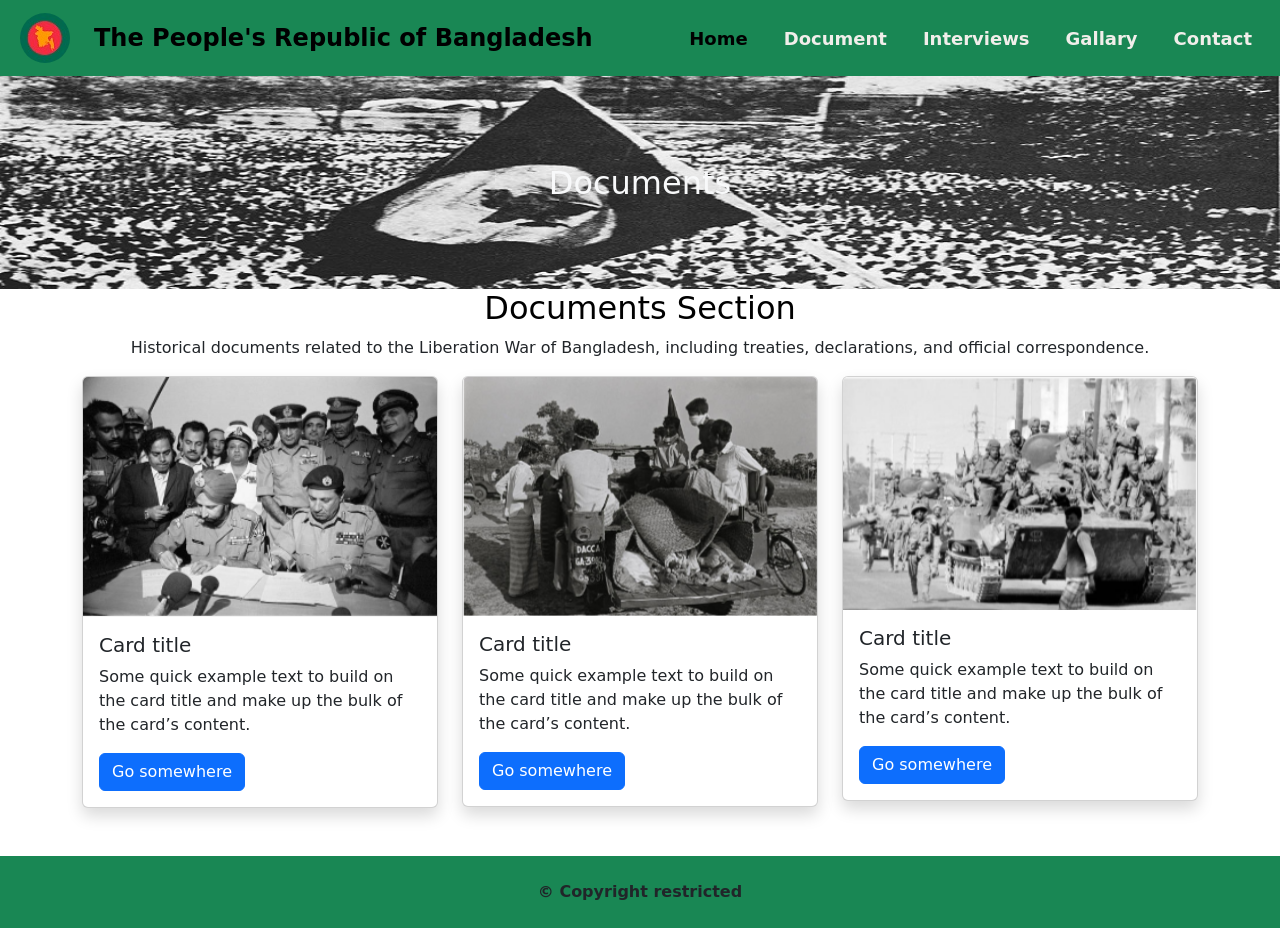
==== document.html @ b27dc15d "second commit comment" ====
<!doctype html>
<html lang="en">

<head>
    <meta charset="utf-8">
    <meta name="viewport" content="width=device-width, initial-scale=1">
    <title>Libaration War 1971</title>
    <link rel="stylesheet" href="css/style.css">
    <link href="https://cdn.jsdelivr.net/npm/bootstrap@5.3.8/dist/css/bootstrap.min.css" rel="stylesheet"
        integrity="sha384-sRIl4kxILFvY47J16cr9ZwB07vP4J8+LH7qKQnuqkuIAvNWLzeN8tE5YBujZqJLB" crossorigin="anonymous">
</head>

<body>
    <nav class="navbar navbar-expand-lg p-2 text-dark bg-success mt-0">
        <div class="container-fluid">
            <a class="navbar-brand" href="#">
                <div class="d-flex align-items-center">
                    <img src="images/BD_logo.jpg" alt="" class="rounded-circle">
                    <p class="heading_1 fs-4 ms-lg-4 fw-bold"> The People's Republic of Bangladesh</p>
                </div>
            </a>
            <button class="navbar-toggler" type="button" data-bs-toggle="collapse"
                data-bs-target="#navbarSupportedContent" aria-controls="navbarSupportedContent" aria-expanded="false"
                aria-label="Toggle navigation">
                <span class="navbar-toggler-icon"></span>
            </button>
            <div class="collapse navbar-collapse" id="navbarSupportedContent">
                <ul class="navbar-nav ms-auto mb-2 mb-lg-0">
                    <li class="nav-item">
                        <a class="nav-link active" aria-current="page" href="index.html">Home</a>
                    </li>
                    <li class="nav-item">
                        <a class="nav-link" href="document.html">Document</a>
                    </li>
                    <li class="nav-item">
                        <a class="nav-link" href="interview.html">Interviews</a>
                    </li>
                    <li class="nav-item">
                        <a class="nav-link" href="photograph.html">Gallary</a>
                    </li>
                    <li class="nav-item">
                        <a class="nav-link" href="contact.html">Contact</a>
                    </li>
                </ul>

            </div>
        </div>
    </nav>

    <div>
        <div class="position-relative">
            <img src="images/1971.jpg" alt="" class="img-fluid w-100 opacity-100">
            <h2 class="position-absolute text-center translate-middle top-50 start-50 text-light ">Documents</h2>
        </div>
    </div>
    
    <div class="text-center">
        <h2 class="text-black">
            <span class="border-design">Documents Section</span>
        </h2>
        <p class="text-center">Historical documents related to the Liberation War of Bangladesh, including treaties,
            declarations, and official correspondence.</p>
    </div>
    <div class="container">
        <div class="row">
            <div class="col-lg-4">
                <div class="card">
                    <img src="images/Image/1.png" class="card-img-top" alt="...">
                    <div class="card-body">
                        <h5 class="card-title">Card title</h5>
                        <p class="card-text">Some quick example text to build on the card title and make up the bulk of
                            the card’s content.</p>
                        <a href="#" class="btn btn-primary">Go somewhere</a>
                    </div>
                </div>
            </div>
            <div class="col-lg-4">
                <div class="card">
                    <img src="images/Image/2.png" class="card-img-top" alt="...">
                    <div class="card-body">
                        <h5 class="card-title">Card title</h5>
                        <p class="card-text">Some quick example text to build on the card title and make up the bulk of
                            the card’s content.</p>
                        <a href="#" class="btn btn-primary">Go somewhere</a>
                    </div>
                </div>
            </div>
            <div class="col-lg-4">
                <div class="card">
                    <img src="images/Image/3.png" class="card-img-top" alt="...">
                    <div class="card-body">
                        <h5 class="card-title">Card title</h5>
                        <p class="card-text">Some quick example text to build on the card title and make up the bulk of
                            the card’s content.</p>
                        <a href="#" class="btn btn-primary">Go somewhere</a>
                    </div>
                </div>
            </div>
        </div>
    </div>









    <footer class="container-fluid bg-success mt-5">
        <p class="py-4 text-center mb-0"><b>&copy; Copyright restricted</b></p>

    </footer>
    </div>
    </div>

    <script src="https://cdn.jsdelivr.net/npm/bootstrap@5.3.8/dist/js/bootstrap.bundle.min.js"
        integrity="sha384-FKyoEForCGlyvwx9Hj09JcYn3nv7wiPVlz7YYwJrWVcXK/BmnVDxM+D2scQbITxI"
        crossorigin="anonymous"></script>
</body>

</html>
---- css/style.css ----
body {
   /* overflow: hidden; */
   /* prevent full page scroll */

 }

 /* 
 .sidebar-left {
   position: fixed;
   top: 0;
   left: 0;
   width: 120px;
   height: 100vh;
   background: #f8f9fa;
 }  */

 .sidebar-right {
   position: fixed;
   top: 0;
   right: 0;
   width: 180px;
   height: 100vh;
   background: #f8f9fa;
   border: 20px solid red;
 }

 .main-content {
   margin-left: 0;
   /* remove left space */
   margin-right: 180px;
   /* keep space for right sidebar */
   height: 100vh;
   overflow-y: auto;
   border: 2px solid red;
 }

 /* start nav bar */
 .nav-item {
   margin-left: 20px;

 }

 .nav-item a {
   font-size: 18px;
   font-weight: 700;
   color: rgb(241, 238, 234);
   transition: 0.8s ease;
   padding: 8px;
   border-radius: 10px;
 }

 .nav-item a:hover {
   background-color: rgb(233, 36, 36);

   transform: scale(1.0);
   color: rgb(245, 228, 234);

 }

 /* end nav bar */
 .heading_1 {
   padding: 0px;
   margin: 0px;

 }

 .carousel-item {
   height: 500px;
   /* or 60vh */
 }

 .carousel-item img {
   height: 100%;
   width: 100%;
   object-fit: cover;
 }

 .text-justify {
   text-align: justify;
 }

 .border-anim {
   position: relative;
   box-shadow: 0 4px 8px 0 rgba(0, 0, 0, 0.2);
 }

 .border-anim::before {
   content: "";
   position: absolute;
   inset: 0;
   border: 2px solid transparent;

   background:
     linear-gradient(#1c744f, #1c744f) top left / 0 3px no-repeat,
     linear-gradient(#1c744f, #1c744f) bottom right / 0 3px no-repeat,
     linear-gradient(#1c744f, #1c744f) top right / 3px 0 no-repeat,
     linear-gradient(#1c744f, #1c744f) bottom left / 3px 0 no-repeat;

   transition: background-size 0.5s ease;
 }



 .border-anim:hover::before {
   background-size:
     100% 2px,
     100% 2px,
     2px 100%,
     2px 100%;
 }

 .border-img-animation {
   position: relative;
   display: block;
   /* change this */
   width: 100%;
 }

 .border-img-animation img {
   width: 100%;
   height: auto;
   display: block;
 }

 .border-img-animation::before {
   content: "";
   position: absolute;
   inset: 0;

   background:
     linear-gradient(#1c744f, #1c744f) top left / 0 3px no-repeat,
     linear-gradient(#1c744f, #1c744f) bottom right / 0 3px no-repeat,
     linear-gradient(#1c744f, #1c744f) top right / 3px 0 no-repeat,
     linear-gradient(#1c744f, #1c744f) bottom left / 3px 0 no-repeat;

   transition: background-size 0.5s ease;
 }

 .border-img-animation:hover::before {
   background-size:
     calc(100% + 2px) 3px,
     calc(100% + 2px) 3px,
     3px calc(100% + 2px),
     3px calc(100% + 2px);
 }

 .img-gap {
   border-radius: 8px;
   overflow: hidden;
   width: 100%;
   box-shadow: 0 8px 16px rgba(0, 0, 0, 0.15);


 }

 .img-gap img {
   width: 800px;
   height: 200px;
   display: block;
   transition: transform 0.5s ease-in-out;

 }

 .img-gap img:hover {
   width: 100%;
   height: 200px;
   display: block;
   transform: scale(1.15);

 }

 .card {
   box-shadow: 0 8px 16px rgba(0, 0, 0, 0.15);
   object-fit: cover;
   /* height: 250px; */
 }

 .card-1 {
   transition: 0.3s ease;

 }

 .card-1:hover {
   transform: scale(1.05);
 }

 .border-design {
   display: inline-block;
   position: relative;
   cursor: pointer;
 }

 .border-design::after {
   content: '';
   position: absolute;
   width: 0;
   height: 3px;
   bottom: 0;
   left: 50%;
   background-color: green;
   transition: all 0.3s ease-in-out;
   transform: translateX(-50%);
 }

 .border-design:hover::after {
   width: 100%;
 }
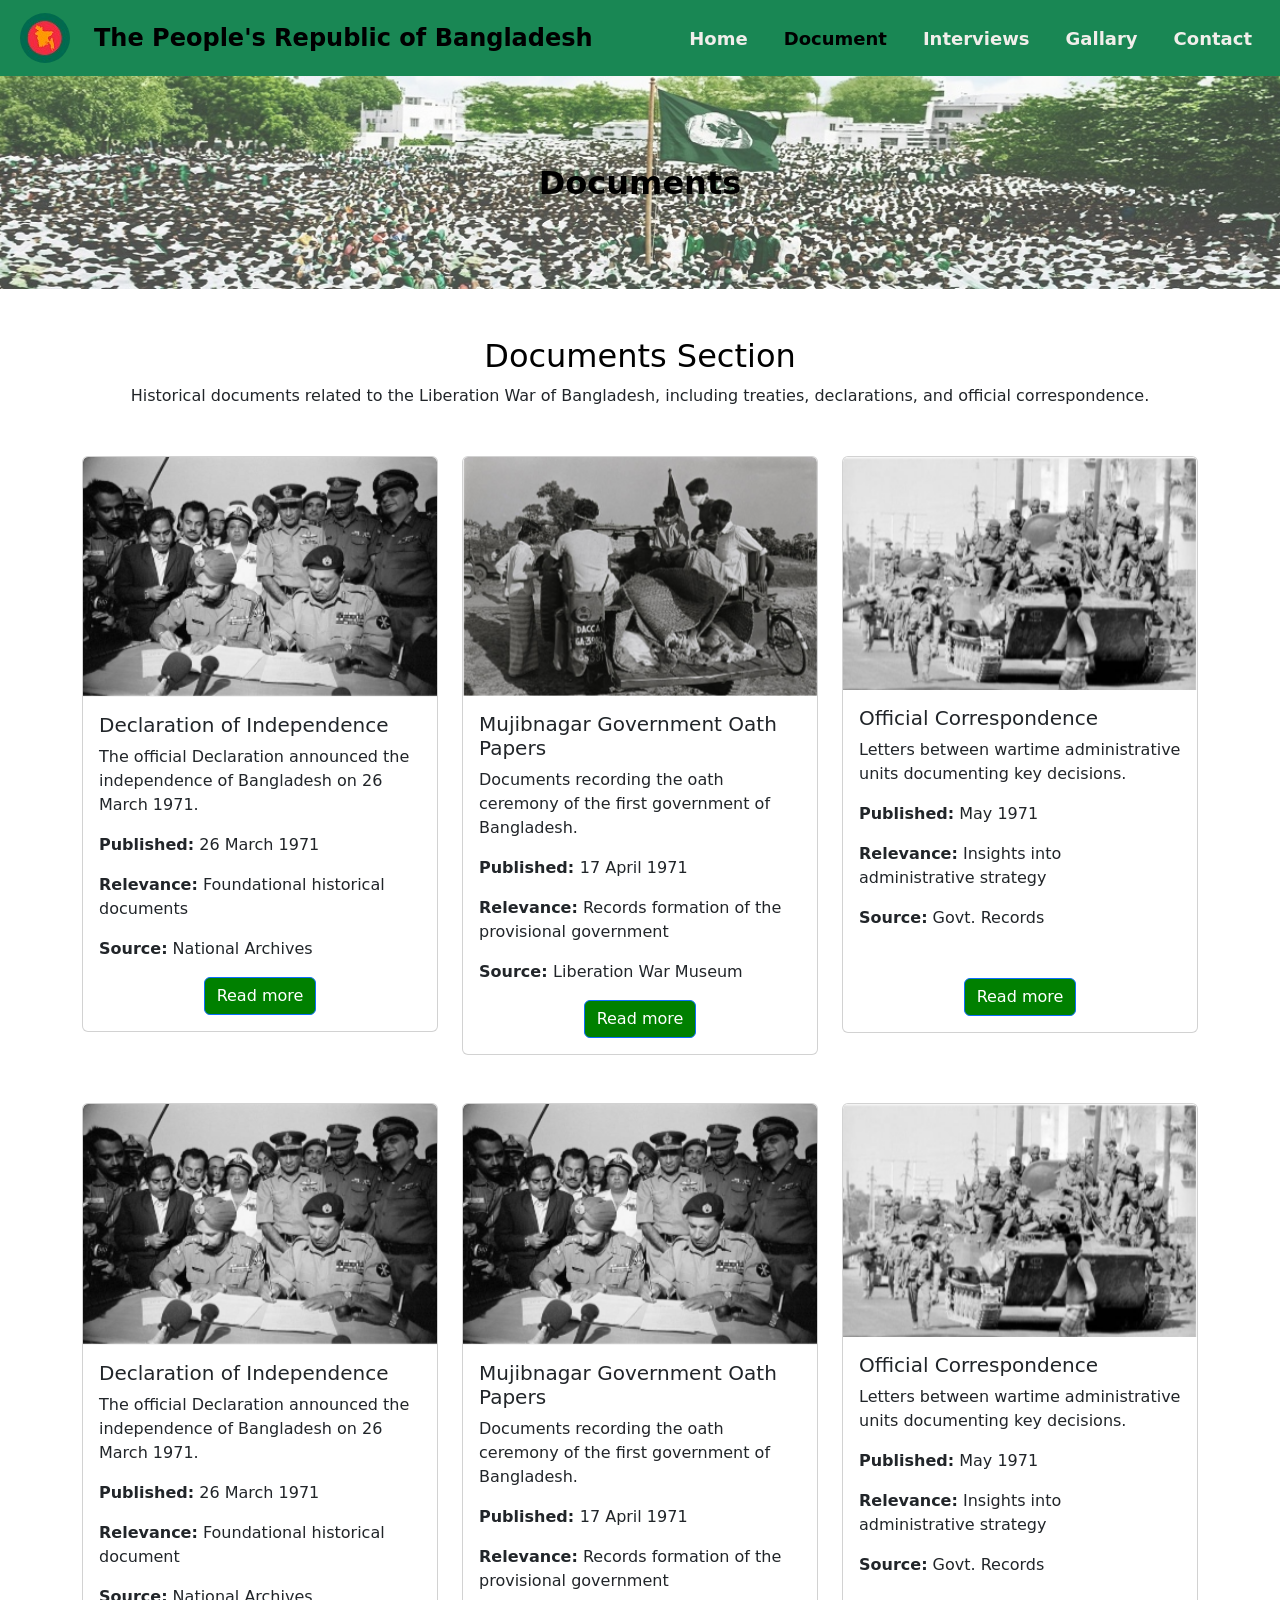
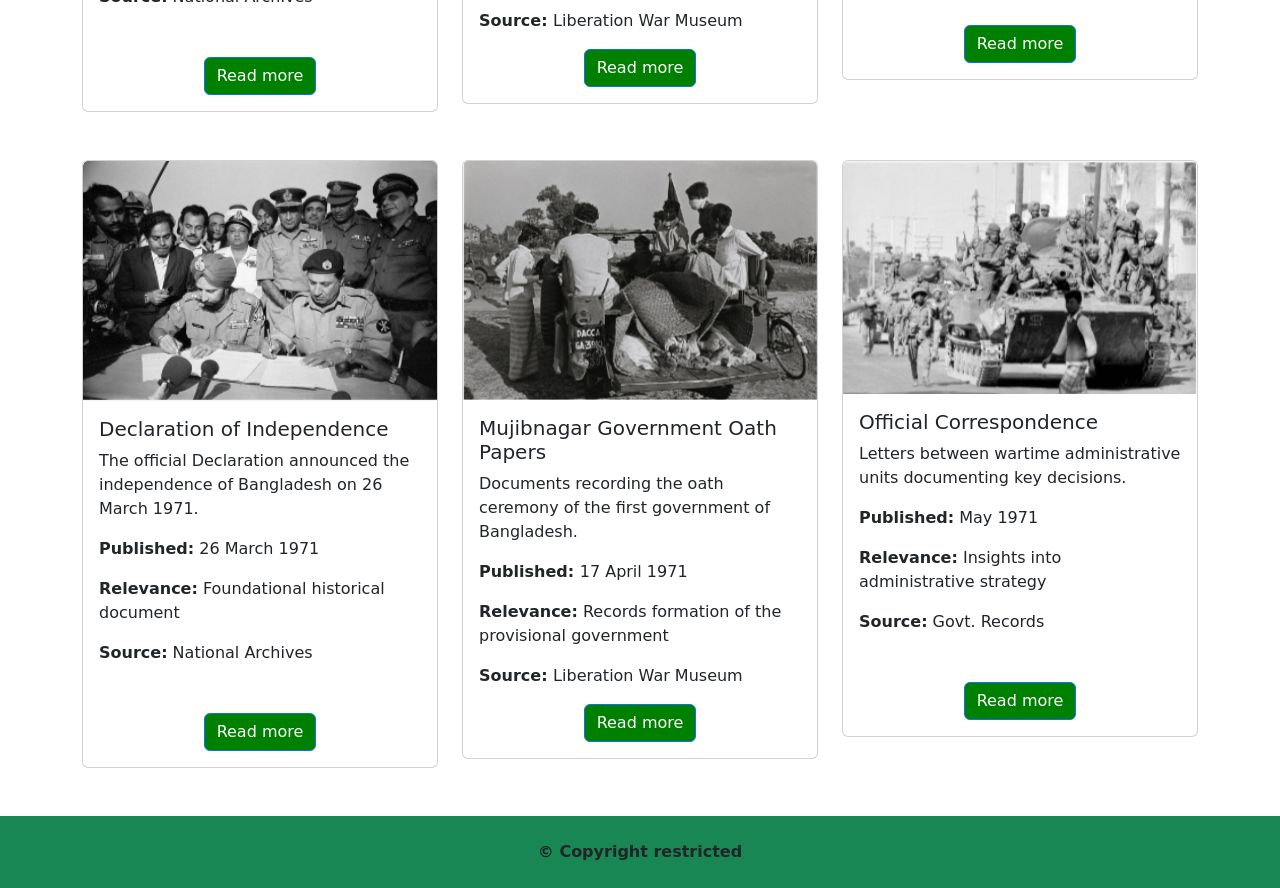
==== commit ee3c7af6: "third commit" ====
--- a/document.html
+++ b/document.html
@@ -27,10 +27,10 @@
             <div class="collapse navbar-collapse" id="navbarSupportedContent">
                 <ul class="navbar-nav ms-auto mb-2 mb-lg-0">
                     <li class="nav-item">
-                        <a class="nav-link active" aria-current="page" href="index.html">Home</a>
-                    </li>
-                    <li class="nav-item">
-                        <a class="nav-link" href="document.html">Document</a>
+                        <a class="nav-link " aria-current="page" href="index.html">Home</a>
+                    </li>
+                    <li class="nav-item">
+                        <a class="nav-link active" href="document.html">Document</a>
                     </li>
                     <li class="nav-item">
                         <a class="nav-link" href="interview.html">Interviews</a>
@@ -49,50 +49,227 @@
 
     <div>
         <div class="position-relative">
-            <img src="images/1971.jpg" alt="" class="img-fluid w-100 opacity-100">
-            <h2 class="position-absolute text-center translate-middle top-50 start-50 text-light ">Documents</h2>
-        </div>
-    </div>
-    
-    <div class="text-center">
+            <img src="images/interviews/banr.jpg" alt="" class="img-fluid w-100 opacity-75">
+            <h2 class="position-absolute text-center translate-middle top-50 start-50 text-black fw-bold">Documents</h2>
+        </div>
+    </div>
+
+    <div class="text-center mt-5">
         <h2 class="text-black">
             <span class="border-design">Documents Section</span>
         </h2>
         <p class="text-center">Historical documents related to the Liberation War of Bangladesh, including treaties,
             declarations, and official correspondence.</p>
     </div>
+
     <div class="container">
-        <div class="row">
-            <div class="col-lg-4">
+        <div class="row mt-5">
+            <div class="col-lg-4 ">
                 <div class="card">
-                    <img src="images/Image/1.png" class="card-img-top" alt="...">
+                    <img src="images/Image/1.png" class="card-img-top img-fluid" alt="...">
                     <div class="card-body">
-                        <h5 class="card-title">Card title</h5>
-                        <p class="card-text">Some quick example text to build on the card title and make up the bulk of
-                            the card’s content.</p>
-                        <a href="#" class="btn btn-primary">Go somewhere</a>
-                    </div>
-                </div>
-            </div>
-            <div class="col-lg-4">
-                <div class="card">
-                    <img src="images/Image/2.png" class="card-img-top" alt="...">
-                    <div class="card-body">
-                        <h5 class="card-title">Card title</h5>
-                        <p class="card-text">Some quick example text to build on the card title and make up the bulk of
-                            the card’s content.</p>
-                        <a href="#" class="btn btn-primary">Go somewhere</a>
-                    </div>
-                </div>
-            </div>
-            <div class="col-lg-4">
-                <div class="card">
-                    <img src="images/Image/3.png" class="card-img-top" alt="...">
-                    <div class="card-body">
-                        <h5 class="card-title">Card title</h5>
-                        <p class="card-text">Some quick example text to build on the card title and make up the bulk of
-                            the card’s content.</p>
-                        <a href="#" class="btn btn-primary">Go somewhere</a>
+                        <h5 class="card-title">Declaration of Independence</h5>
+                        <p class="card-text">
+                            The official Declaration announced the independence of Bangladesh on 26 March 1971.
+                        <p><b>Published:</b> 26 March 1971</p>
+                        <p><b>Relevance:</b> Foundational historical documents</p>
+                        <p><b>Source:</b> National Archives</p>
+                        </p>
+                        <div class="text-center btn-colr">
+                            <a href="#" class="btn btn-primary">Read more</a>
+                        </div>
+                    </div>
+                </div>
+            </div>
+
+
+
+            <div class="col-lg-4">
+                <div class="document-first-row">
+                    <div class="card">
+                        <img src="images/Image/2.png" class="card-img-top" alt="...">
+                        <div class="card-body">
+                            <div class="height-modify">
+                                <h5 class="card-title">Mujibnagar Government Oath Papers</h5>
+                                <p class="card-text">
+                                    Documents recording the oath ceremony of the first government of Bangladesh.
+
+                                <p><b>Published: </b>17 April 1971</p>
+                                <p><b>Relevance:</b> Records formation of the provisional government</p>
+                                <p><b>Source: </b>Liberation War Museum</p>
+                                </p>
+                                <div class="text-center btn-colr">
+                                    <a href="#" class="btn btn-primary">Read more</a>
+                                </div>
+                            </div>
+                        </div>
+                    </div>
+                </div>
+            </div>
+
+            <div class="col-lg-4">
+                <div class="document-first-row">
+                    <div class="card">
+                        <img src="images/Image/3.png" class="card-img-top" alt="...">
+                        <div class="card-body">
+                            <div class="height-modify">
+                                <h5 class="card-title">Official Correspondence</h5>
+                                <p class="card-text">
+                                    Letters between wartime administrative units documenting key decisions.
+                                </p>
+                                <p><b>
+                                        Published:</b> May 1971</p>
+                                <p><b>Relevance:</b> Insights into administrative strategy</p>
+                                <p><b>Source:</b> Govt. Records</p>
+                                <div class="text-center btn-colr mt-lg-5">
+                                    <a href="#" class="btn btn-primary">Read more</a>
+                                </div>
+                            </div>
+                        </div>
+                    </div>
+                </div>
+            </div>
+        </div>
+        <div class="row mt-5">
+            <div class="col-lg-4 ">
+                <div class="document-first-row">
+                    <div class="card">
+
+                        <img src="images/Image/1.png" class="card-img-top img-fluid" alt="...">
+
+                        <div class="card-body">
+                            <div class="height-modify">
+                                <h5 class="card-title">Declaration of Independence</h5>
+                                <p class="card-text">
+                                    The official Declaration announced the independence of Bangladesh on 26 March 1971.
+                                <p><b>Published:</b> 26 March 1971</p>
+                                <p><b>Relevance:</b> Foundational historical document</p>
+                                <p><b>Source:</b> National Archives</p>
+                                </p>
+                                <div class="text-center btn-colr mt-lg-5">
+                                    <a href="#" class="btn btn-primary">Read more</a>
+                                </div>
+                            </div>
+                        </div>
+                    </div>
+                </div>
+            </div>
+
+
+
+            <div class="col-lg-4">
+                <div class="document-first-row">
+                    <div class="card">
+                        <img src="images/Image/1.png" class="card-img-top" alt="...">
+                        <div class="card-body">
+                            <div class="height-modify">
+                                <h5 class="card-title">Mujibnagar Government Oath Papers</h5>
+                                <p class="card-text">
+                                    Documents recording the oath ceremony of the first government of Bangladesh.
+
+                                <p><b>Published: </b>17 April 1971</p>
+                                <p><b>Relevance:</b> Records formation of the provisional government</p>
+                                <p><b>Source: </b>Liberation War Museum</p>
+                                </p>
+                                <div class="text-center btn-colr">
+                                    <a href="#" class="btn btn-primary">Read more</a>
+                                </div>
+                            </div>
+                        </div>
+                    </div>
+                </div>
+            </div>
+
+            <div class="col-lg-4">
+                <div class="document-first-row">
+                    <div class="card">
+                        <img src="images/Image/3.png" class="card-img-top" alt="...">
+                        <div class="card-body">
+                            <div class="height-modify">
+                                <h5 class="card-title">Official Correspondence</h5>
+                                <p class="card-text">
+                                    Letters between wartime administrative units documenting key decisions.
+                                </p>
+                                <p><b>
+                                        Published:</b> May 1971</p>
+                                <p><b>Relevance:</b> Insights into administrative strategy</p>
+                                <p><b>Source:</b> Govt. Records</p>
+                                <div class="text-center btn-colr mt-lg-5">
+                                    <a href="#" class="btn btn-primary">Read more</a>
+                                </div>
+                            </div>
+                        </div>
+                    </div>
+                </div>
+            </div>
+        </div>
+        <div class="row mt-5">
+            <div class="col-lg-4 ">
+                <div class="document-first-row">
+                    <div class="card ">
+                        <img src="images/Image/1.png" class="card-img-top" alt="...">
+                        <div class="card-body">
+                            <div class="height-modify">
+                                <h5 class="card-title">Declaration of Independence</h5>
+                                <p class="card-text">
+                                    The official Declaration announced the independence of Bangladesh on 26 March 1971.
+                                <p><b>Published:</b> 26 March 1971</p>
+                                <p><b>Relevance:</b> Foundational historical document</p>
+                                <p><b>Source:</b> National Archives</p>
+                                </p>
+                                <div class="text-center btn-colr mt-lg-5">
+                                    <a href="#" class="btn btn-primary">Read more</a>
+                                </div>
+                            </div>
+                        </div>
+                    </div>
+                </div>
+            </div>
+
+
+
+            <div class="col-lg-4">
+                <div class="document-first-row">
+                    <div class="card">
+                        <img src="images/Image/2.png" class="card-img-top" alt="...">
+                        <div class="card-body">
+                            <div class="height-modify">
+                                <h5 class="card-title">Mujibnagar Government Oath Papers</h5>
+                                <p class="card-text">
+                                    Documents recording the oath ceremony of the first government of Bangladesh.
+
+                                <p><b>Published: </b>17 April 1971</p>
+                                <p><b>Relevance:</b> Records formation of the provisional government</p>
+                                <p><b>Source: </b>Liberation War Museum</p>
+                                </p>
+                                <div class="text-center btn-colr">
+                                    <a href="#" class="btn btn-primary">Read more</a>
+                                </div>
+                            </div>
+                        </div>
+                    </div>
+                </div>
+            </div>
+
+            <div class="col-lg-4">
+                <div class="document-first-row">
+                    <div class="card">
+                        <img src="images/Image/3.png" class="card-img-top" alt="...">
+                        <div class="card-body">
+                            <div class="height-modify">
+                                <h5 class="card-title">Official Correspondence</h5>
+                                <p class="card-text">
+                                    Letters between wartime administrative units documenting key decisions.
+                                </p>
+                                <p><b>
+                                        Published:</b> May 1971</p>
+                                <p><b>Relevance:</b> Insights into administrative strategy</p>
+                                <p><b>Source:</b> Govt. Records</p>
+                                <div class="text-center btn-colr mt-lg-5">
+                                    <a href="#" class="btn btn-primary">Read more</a>
+                                </div>
+                            </div>
+                        </div>
                     </div>
                 </div>
             </div>
--- a/css/style.css
+++ b/css/style.css
@@ -21,7 +21,7 @@
    width: 180px;
    height: 100vh;
    background: #f8f9fa;
-   border: 20px solid red;
+   border: 1px solid rgb(111, 109, 244);
  }
 
  .main-content {
@@ -31,7 +31,7 @@
    /* keep space for right sidebar */
    height: 100vh;
    overflow-y: auto;
-   border: 2px solid red;
+   border: 0px solid red;
  }
 
  /* start nav bar */
@@ -170,18 +170,58 @@
  }
 
  .card {
+   /* box-shadow: 0 8px 16px rgba(0, 0, 0, 0.15); */
+   /* object-fit: cover; */
+   /* height: 250px; */
+   transition: .5s ease;
+   overflow: hidden;
+ }
+
+ .card:hover {
+   border: 1px solid green;
+   transform: translateY(-5px);
    box-shadow: 0 8px 16px rgba(0, 0, 0, 0.15);
-   object-fit: cover;
-   /* height: 250px; */
+ }
+
+ .card img {
+   transition: .5s ease;
+ }
+
+ .card:hover img {
+   transform: scale(1.1);
  }
 
  .card-1 {
-   transition: 0.3s ease;
+   transition: 0.5s ease;
 
  }
 
  .card-1:hover {
    transform: scale(1.05);
+ }
+
+ /* .height-modify {
+   height: 100%;
+ } */
+
+ .btn-colr a {
+   background-color: green;
+   color: white;
+ }
+
+ .img-gap {
+   border-radius: 8px;
+   overflow: hidden;
+ }
+
+ .img-gap img {
+   transition: transform 0.5s ease-in-out;
+
+ }
+
+ .img-gap img:hover {
+   transform: scale(1.15);
+
  }
 
  .border-design {
